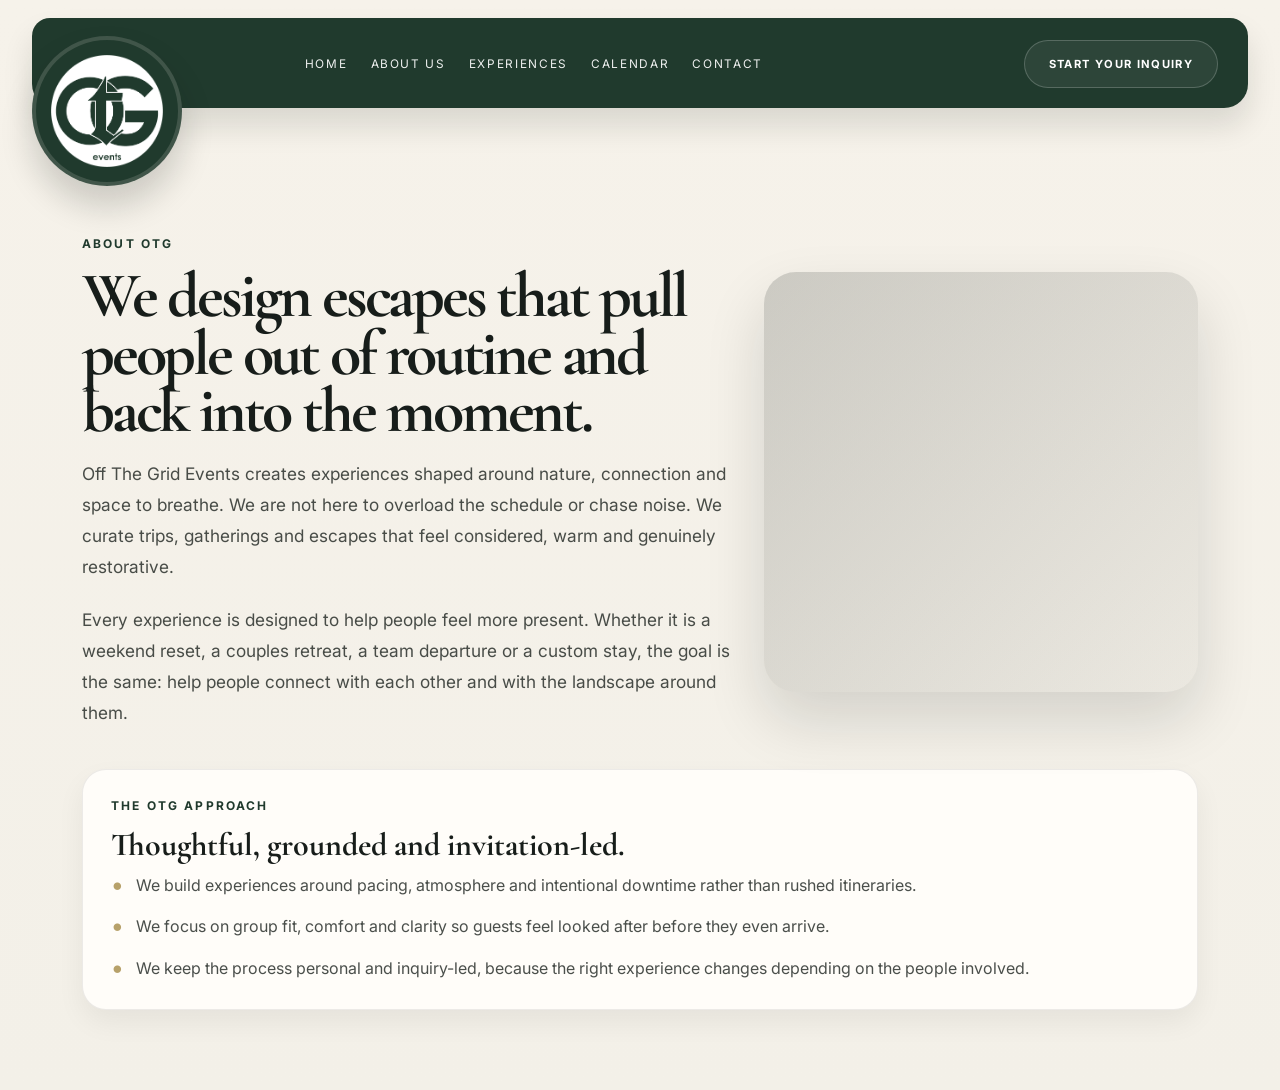
==== about-us.html @ 535e3904 "Update website" ====
<!DOCTYPE html>
<html lang="en">
  <head>
    <meta charset="UTF-8" />
    <meta name="viewport" content="width=device-width, initial-scale=1.0" />
    <title>About Us | OTG</title>
    <meta name="description" content="About Off The Grid Events and the experiences we create." />
    <link rel="preconnect" href="https://fonts.googleapis.com" />
    <link rel="preconnect" href="https://fonts.gstatic.com" crossorigin />
    <link href="https://fonts.googleapis.com/css2?family=Cormorant+Garamond:wght@400;500;600;700&family=Inter:wght@400;500;600;700;800;900&display=swap" rel="stylesheet" />
    <link rel="stylesheet" href="styles.css" />
    <style>
      body { background: #f6f2ea; }
      .page-shell {
        background: linear-gradient(180deg, #f6f2ea 0%, #f3f0e8 100%);
      }
      .page-content {
        max-width: 1180px;
        margin: 40px auto 0;
        padding: 0 32px 80px;
      }
      .story-layout {
        display: grid;
        grid-template-columns: 1.2fr 0.8fr;
        gap: 32px;
        align-items: center;
      }
      .story-visual {
        min-height: 420px;
        border-radius: 32px;
        background:
          linear-gradient(135deg, rgba(16, 23, 19, 0.18), rgba(16, 23, 19, 0.04)),
          url('https://images.unsplash.com/photo-1500530855697-b586d89ba3ee?auto=format&fit=crop&w=1200&q=80') center/cover no-repeat;
        box-shadow: 0 28px 60px rgba(16, 23, 19, 0.14);
      }
      .feature-card {
        background: #fffdf9;
        border: 1px solid rgba(16, 23, 19, 0.08);
        border-radius: 24px;
        padding: 28px;
        box-shadow: 0 12px 28px rgba(16, 23, 19, 0.06);
      }
      .feature-card h3 {
        margin: 12px 0 12px;
        font-size: clamp(2rem, 2.5vw, 3rem);
        line-height: 1;
        font-family: "Cormorant Garamond", serif;
      }
      .feature-list {
        list-style: none;
        padding: 0;
        margin: 0;
        display: grid;
        gap: 16px;
      }
      .feature-list li {
        display: flex;
        gap: 12px;
        align-items: flex-start;
        color: rgba(23, 29, 26, 0.78);
        line-height: 1.6;
      }
      .feature-list li::before {
        content: "•";
        color: #b7a16a;
        font-size: 1.5rem;
        line-height: 1;
      }
      @media (max-width: 780px) {
        .story-layout { grid-template-columns: 1fr; }
      }
    </style>
  </head>
  <body>
    <div class="page-shell">
      <header class="topbar">
        <div class="header-inner">
          <nav class="site-nav" aria-label="Main navigation">
            <a href="./index.html#home">Home</a>
            <a href="./about-us.html">About Us</a>
            <a href="./experiences.html">Experiences</a>
            <a href="./calendar.html">Calendar</a>
            <a href="./contact.html">Contact</a>
          </nav>
          <a class="button button-ghost header-button" href="./contact.html">Start your inquiry</a>
        </div>
        <div class="brand" aria-label="Off The Grid Events logo">
          <img class="brand-logo" src="logos/otg white.png" alt="Off The Grid Events logo" />
        </div>
      </header>

      <main class="page-content">
        <section class="story-layout" aria-labelledby="about-title">
          <div>
            <p class="kicker">About OTG</p>
            <h1 id="about-title" style="margin: 0 0 18px; font-family: 'Cormorant Garamond', serif; font-size: clamp(3rem, 5vw, 5rem); line-height: 0.9; letter-spacing: -0.05em; color: #171d1a;">We design escapes that pull people out of routine and back into the moment.</h1>
            <p style="margin: 0 0 22px; font-size: 1.08rem; line-height: 1.8; color: rgba(23,29,26,0.78);">
              Off The Grid Events creates experiences shaped around nature, connection and space to breathe. We are not here to overload the schedule or chase noise. We curate trips, gatherings and escapes that feel considered, warm and genuinely restorative.
            </p>
            <p style="margin: 0; font-size: 1.08rem; line-height: 1.8; color: rgba(23,29,26,0.78);">
              Every experience is designed to help people feel more present. Whether it is a weekend reset, a couples retreat, a team departure or a custom stay, the goal is the same: help people connect with each other and with the landscape around them.
            </p>
          </div>
          <div class="story-visual" role="img" aria-label="Outdoor wilderness landscape with a travel escape atmosphere"></div>
        </section>

        <section class="feature-card" style="margin-top: 40px;">
          <p class="kicker">The OTG approach</p>
          <h3>Thoughtful, grounded and invitation-led.</h3>
          <ul class="feature-list">
            <li>We build experiences around pacing, atmosphere and intentional downtime rather than rushed itineraries.</li>
            <li>We focus on group fit, comfort and clarity so guests feel looked after before they even arrive.</li>
            <li>We keep the process personal and inquiry-led, because the right experience changes depending on the people involved.</li>
          </ul>
        </section>
      </main>
    </div>
  </body>
</html>
---- styles.css ----
:root {
  --forest-primary: #203A2D;
  --forest-secondary: #18241D;
  --obsidian: #101713;
  --ivory: #F3F0E8;
  --ivory-deep: #e7e1d4;
  --brass: #B7A16A;
  --gold: #B7A16A;
  --text: #171d1a;
  --text-soft: rgba(23, 29, 26, 0.74);
  --white: #ffffff;
  --max-width: 1280px;
}

* {
  box-sizing: border-box;
}

html {
  scroll-behavior: smooth;
}

section[id],
[id] {
  scroll-margin-top: 110px;
}

body {
  margin: 0;
  overflow-x: hidden;
  background: var(--ivory);
  color: var(--text);
  font-family: "Inter", sans-serif;
}

img {
  max-width: 100%;
  display: block;
}

button,
a {
  font: inherit;
}

.page-shell {
  min-height: 100vh;
  background:
    radial-gradient(circle at top left, rgba(183, 161, 106, 0.12), transparent 28%),
    linear-gradient(180deg, #f6f2ea 0%, var(--ivory) 100%);
}

.topbar {
  position: relative;
  z-index: 20;
  max-width: var(--max-width);
  margin: 0 auto;
  padding: 18px 32px 10px;
}

.header-inner {
  display: flex;
  align-items: center;
  justify-content: space-between;
  gap: 18px;
  padding: 22px 30px 20px;
  background: var(--forest-primary);
  border-radius: 18px 18px 24px 24px;
  box-shadow: 0 18px 30px rgba(16, 23, 19, 0.12);
  position: relative;
  z-index: 1;
}

.brand {
  position: relative;
  display: inline-flex;
  align-items: center;
  justify-content: center;
  width: 150px;
  height: 150px;
  margin: -72px 0 0;
  padding: 14px;
  border-radius: 50%;
  background: var(--forest-primary);
  box-shadow: 0 20px 32px rgba(16, 23, 19, 0.18);
  flex-shrink: 0;
  z-index: 4;
  border: 4px solid rgba(243, 240, 232, 0.15);
}

.brand-logo {
  display: block;
  width: 100%;
  max-width: 112px;
  height: auto;
  object-fit: contain;
  filter: brightness(1.05);
}

.site-nav {
  display: flex;
  align-items: center;
  justify-content: center;
  gap: clamp(14px, 1.8vw, 28px);
  font-size: 0.74rem;
  letter-spacing: 0.14em;
  text-transform: uppercase;
  flex-wrap: wrap;
  flex: 1;
}

.site-nav a {
  color: var(--white);
  text-decoration: none;
  position: relative;
  opacity: 0.92;
}

.site-nav a::after {
  content: "";
  position: absolute;
  left: 0;
  bottom: -8px;
  height: 1px;
  width: 100%;
  background: var(--gold);
  transform: scaleX(0);
  transform-origin: left center;
  transition: transform 0.25s ease;
}

.site-nav a:hover::after,
.site-nav a:focus-visible::after {
  transform: scaleX(1);
}

.button {
  display: inline-flex;
  align-items: center;
  justify-content: center;
  min-height: 48px;
  padding: 0 24px;
  border-radius: 26px;
  text-decoration: none;
  text-transform: uppercase;
  letter-spacing: 0.12em;
  font-size: 0.7rem;
  font-weight: 700;
  transition: transform 0.25s ease, box-shadow 0.25s ease;
  white-space: nowrap;
}

.button:hover,
.button:focus-visible {
  transform: translateY(-1px);
}

.button-primary {
  background: linear-gradient(135deg, var(--brass) 0%, #c7b07a 100%);
  color: var(--obsidian);
  box-shadow: 0 14px 26px rgba(183, 161, 106, 0.28);
}

.button-secondary,
.button-ghost {
  border: 1px solid rgba(255, 255, 255, 0.2);
  color: var(--white);
  background: rgba(255, 255, 255, 0.06);
}

.header-button {
  margin-left: auto;
}

.homepage {
  width: 100%;
}

.hero {
  max-width: var(--max-width);
  margin: 0 auto;
  min-height: 760px;
  padding: 48px 32px 80px;
  display: grid;
  grid-template-columns: minmax(0, 1.04fr) minmax(320px, 0.96fr);
  align-items: center;
  gap: clamp(28px, 4vw, 56px);
}

.hero-copy {
  padding-right: 12px;
  max-width: 620px;
}

.eyebrow,
.kicker {
  margin: 0 0 16px;
  font-size: 0.75rem;
  font-weight: 700;
  letter-spacing: 0.18em;
  text-transform: uppercase;
  color: var(--forest-primary);
}

.hero h1 {
  margin: 0;
  max-width: 620px;
  font-family: "Cormorant Garamond", serif;
  font-size: clamp(3.2rem, 4.4vw, 6.1rem);
  line-height: 0.82;
  font-weight: 600;
  letter-spacing: -0.05em;
  color: var(--text);
  word-break: normal;
}

.lede {
  max-width: 520px;
  margin: 24px 0 0;
  font-size: 1.08rem;
  line-height: 1.7;
  color: var(--text-soft);
}

.hero-actions {
  display: flex;
  flex-wrap: wrap;
  gap: 16px;
  margin-top: 32px;
}

.hero-visual {
  position: relative;
  min-height: 620px;
  display: flex;
  align-items: center;
  justify-content: center;
  padding: 12px 0 0;
}

.hero-stage {
  position: relative;
  width: min(100%, 660px);
  min-height: 680px;
  display: flex;
  align-items: center;
  justify-content: center;
  border-radius: 42px;
}

.hero-photo-main {
  position: relative;
  width: min(100%, 610px);
  height: min(72vw, 660px);
  max-height: 660px;
  background-image: url("https://images.unsplash.com/photo-1500530855697-b586d89ba3ee?auto=format&fit=crop&w=1200&q=80");
  background-size: cover;
  background-position: center center;
  box-shadow: 0 42px 72px rgba(10, 20, 18, 0.18);
  clip-path: polygon(50% 0%, 100% 14%, 100% 78%, 52% 100%, 0% 78%, 0% 14%);
  overflow: hidden;
  border-radius: 30px;
}

.hero-photo-mini {
  position: absolute;
  right: -6px;
  bottom: 68px;
  width: min(42%, 250px);
  height: 220px;
  border: 4px solid rgba(243, 240, 232, 0.9);
  border-radius: 22px 28px 20px 24px;
  box-shadow: 0 20px 34px rgba(10, 20, 18, 0.2);
  background-image: url("https://images.unsplash.com/photo-1527631746610-bca00a040d60?auto=format&fit=crop&w=900&q=80");
  background-size: cover;
  background-position: center center;
  transform: rotate(7deg);
}

.hero-camping-svg {
  position: absolute;
  left: 42px;
  bottom: 34px;
  width: 260px;
  height: auto;
  color: var(--forest-primary);
  opacity: 0.92;
  transform: translateX(-8px);
  filter: drop-shadow(0 8px 16px rgba(16, 23, 19, 0.12));
}

.caption-card {
  position: absolute;
  right: 22px;
  bottom: 14px;
  max-width: 250px;
  background: rgba(243, 240, 232, 0.94);
  border: 1px solid rgba(17, 22, 20, 0.08);
  -webkit-backdrop-filter: blur(8px);
  backdrop-filter: blur(8px);
  box-shadow: 0 26px 40px rgba(16, 21, 20, 0.12);
  padding: 16px 18px 14px;
  border-radius: 18px;
  z-index: 2;
}

.caption-card span {
  display: block;
  font-size: 0.62rem;
  letter-spacing: 0.14em;
  text-transform: uppercase;
  color: rgba(17, 22, 20, 0.7);
}

.caption-card strong {
  display: block;
  margin-top: 8px;
  font-size: 1.08rem;
  line-height: 1.35;
  font-weight: 700;
  color: var(--text);
}

.caption-card small {
  display: block;
  margin-top: 6px;
  color: rgba(23, 29, 26, 0.7);
  font-size: 0.7rem;
  line-height: 1.5;
  letter-spacing: 0.04em;
}

.stats-band,
.events-marketplace,
.discovery,
.experience-showcase,
.gallery,
.inquiry {
  width: min(var(--max-width), calc(100% - 64px));
  margin: 0 auto;
}

.events-marketplace {
  margin-top: 18px;
  padding: 32px 22px 36px;
  background: linear-gradient(180deg, rgba(20, 33, 27, 0.96), rgba(17, 21, 19, 1));
  border-radius: 28px;
  color: var(--white);
}

.events-header {
  display: flex;
  align-items: end;
  justify-content: space-between;
  gap: 18px;
  margin-bottom: 20px;
  flex-wrap: wrap;
}

.events-header h2 {
  margin: 0;
  font-family: "Cormorant Garamond", serif;
  font-size: clamp(2.1rem, 2.7vw, 3rem);
  line-height: 0.96;
  letter-spacing: -0.04em;
  color: var(--white);
}

.event-filters {
  display: flex;
  flex-wrap: wrap;
  gap: 10px;
}

.filter-chip {
  border: 1px solid rgba(243, 240, 232, 0.28);
  background: transparent;
  color: rgba(243, 240, 232, 0.8);
  border-radius: 999px;
  padding: 9px 16px;
  font-size: 0.66rem;
  letter-spacing: 0.12em;
  text-transform: uppercase;
  cursor: pointer;
  transition: 0.25s ease;
}

.filter-chip.is-active {
  background: rgba(183, 161, 106, 0.18);
  border-color: rgba(183, 161, 106, 0.5);
  color: var(--white);
}

.events-grid {
  display: grid;
  grid-template-columns: repeat(3, minmax(0, 1fr));
  gap: 22px;
}

.event-card {
  overflow: hidden;
  border-radius: 22px;
  background: rgba(255, 255, 255, 0.03);
  border: 1px solid rgba(243, 240, 232, 0.12);
  box-shadow: 0 20px 38px rgba(4, 8, 7, 0.2);
}

.event-image-wrap {
  position: relative;
  height: 245px;
}

.event-image-wrap img {
  width: 100%;
  height: 100%;
  object-fit: cover;
  display: block;
}

.event-status {
  position: absolute;
  left: 16px;
  top: 16px;
  display: inline-flex;
  align-items: center;
  padding: 8px 12px;
  border-radius: 999px;
  background: rgba(18, 25, 22, 0.72);
  border: 1px solid rgba(243, 240, 232, 0.2);
  color: var(--white);
  font-size: 0.64rem;
  letter-spacing: 0.12em;
  text-transform: uppercase;
}

.event-details {
  padding: 16px 16px 18px;
}

.event-topline {
  display: flex;
  align-items: center;
  justify-content: space-between;
  gap: 12px;
  margin-bottom: 8px;
}

.event-category,
.event-price {
  display: inline-flex;
  color: rgba(243, 240, 232, 0.8);
  font-size: 0.64rem;
  letter-spacing: 0.12em;
  text-transform: uppercase;
}

.event-price {
  color: var(--brass);
}

.event-details h3 {
  margin: 0;
  font-family: "Cormorant Garamond", serif;
  font-size: clamp(1.7rem, 2vw, 2.4rem);
  line-height: 0.98;
  letter-spacing: -0.04em;
  color: var(--white);
}

.event-meta {
  margin: 6px 0 0;
  color: rgba(243, 240, 232, 0.76);
  font-size: 0.8rem;
  line-height: 1.4;
}

.event-description {
  margin: 10px 0 0;
  color: rgba(243, 240, 232, 0.78);
  font-size: 0.88rem;
  line-height: 1.6;
}

.event-footer {
  display: flex;
  align-items: center;
  justify-content: space-between;
  gap: 12px;
  margin-top: 14px;
}

.event-availability {
  display: block;
  color: rgba(243, 240, 232, 0.8);
  font-size: 0.72rem;
  line-height: 1.5;
  letter-spacing: 0.08em;
  text-transform: uppercase;
}

.event-cta {
  min-width: 146px;
}

.stats-band {
  background: linear-gradient(180deg, rgba(17, 27, 22, 0.98), rgba(12, 18, 15, 1));
  border-radius: 28px;
  padding: 52px 28px 62px;
  margin-top: 18px;
  overflow: hidden;
}

.booking-modal {
  position: fixed;
  inset: 0;
  display: none;
  z-index: 30;
  align-items: center;
  justify-content: center;
  padding: 20px;
}

.booking-modal.is-open {
  display: flex;
}

.booking-modal-backdrop {
  position: absolute;
  inset: 0;
  background: rgba(9, 13, 12, 0.68);
  -webkit-backdrop-filter: blur(6px);
  backdrop-filter: blur(6px);
}

.booking-modal-panel {
  position: relative;
  z-index: 1;
  width: min(1100px, 100%);
  max-height: 88vh;
  overflow-y: auto;
  background: #f5f2ea;
  border-radius: 26px;
  padding: 30px;
  box-shadow: 0 26px 90px rgba(9, 13, 12, 0.26);
}

.modal-close {
  position: absolute;
  right: 18px;
  top: 16px;
  width: 36px;
  height: 36px;
  display: grid;
  place-items: center;
  border: 1px solid rgba(17, 22, 20, 0.12);
  background: transparent;
  border-radius: 50%;
  color: var(--text);
  font-size: 1.5rem;
  cursor: pointer;
}

.modal-body {
  color: var(--text);
}

.modal-header {
  padding-right: 46px;
  margin-bottom: 18px;
}

.kicker-modal {
  margin-bottom: 10px;
}

.modal-header h2 {
  margin: 0;
  font-family: "Cormorant Garamond", serif;
  font-size: clamp(2.4rem, 3vw, 3.4rem);
  line-height: 0.96;
  letter-spacing: -0.04em;
  color: var(--text);
}

.modal-status {
  display: inline-block;
  margin-top: 12px;
  color: var(--forest-primary);
  font-size: 0.72rem;
  letter-spacing: 0.12em;
  text-transform: uppercase;
}

.modal-hero {
  height: 280px;
  overflow: hidden;
  border-radius: 22px;
  margin-bottom: 22px;
}

.modal-hero img {
  width: 100%;
  height: 100%;
  object-fit: cover;
}

.modal-meta-grid {
  display: grid;
  grid-template-columns: repeat(4, minmax(0, 1fr));
  gap: 16px;
  margin-bottom: 22px;
}

.modal-meta-grid div {
  padding: 16px 18px;
  border-radius: 18px;
  background: rgba(16, 23, 19, 0.02);
  border: 1px solid rgba(17, 22, 20, 0.08);
}

.meta-label {
  display: block;
  font-size: 0.64rem;
  letter-spacing: 0.12em;
  text-transform: uppercase;
  color: rgba(23, 29, 26, 0.64);
  margin-bottom: 8px;
}

.modal-meta-grid strong {
  font-size: 1rem;
  line-height: 1.5;
  color: var(--text);
}

.modal-section {
  margin-bottom: 22px;
}

.modal-section h3 {
  margin: 0 0 10px;
  font-size: 0.74rem;
  letter-spacing: 0.14em;
  text-transform: uppercase;
  color: var(--forest-primary);
}

.modal-section p,
.detail-list {
  margin: 0;
  color: rgba(23, 29, 26, 0.82);
  line-height: 1.8;
}

.detail-list {
  padding-left: 18px;
}

.booking-form-wrap {
  margin-top: 20px;
}

.booking-alert {
  margin-bottom: 18px;
  padding: 16px 18px;
  border-radius: 18px;
  background: rgba(183, 161, 106, 0.12);
  color: var(--text);
  line-height: 1.7;
}

#booking-form {
  display: grid;
  gap: 16px;
}

.field-grid {
  display: grid;
  grid-template-columns: repeat(2, minmax(0, 1fr));
  gap: 16px;
}

label {
  display: grid;
  gap: 8px;
  color: var(--text);
  font-size: 0.76rem;
  letter-spacing: 0.08em;
  text-transform: uppercase;
}

.field-error {
  min-height: 16px;
  font-size: 0.66rem;
  line-height: 1.4;
  letter-spacing: 0.04em;
  text-transform: none;
  color: #a33b2d;
}

input,
textarea,
select {
  width: 100%;
  border: 1px solid rgba(17, 22, 20, 0.12);
  border-radius: 14px;
  padding: 12px 14px;
  background: rgba(255, 255, 255, 0.34);
  color: var(--text);
  font: inherit;
}

input:focus,
textarea:focus,
select:focus {
  outline: 2px solid rgba(183, 161, 106, 0.38);
  border-color: rgba(183, 161, 106, 0.52);
}

.checkbox-row {
  display: flex;
  align-items: flex-start;
  gap: 10px;
  margin-top: 4px;
}

.checkbox-row input {
  width: 18px;
  height: 18px;
  margin-top: 2px;
}

.checkbox-row label {
  display: flex;
  gap: 10px;
  text-transform: none;
  letter-spacing: normal;
  color: rgba(23, 29, 26, 0.82);
}

.booking-review {
  border-radius: 16px;
  background: rgba(16, 23, 19, 0.02);
  border: 1px solid rgba(17, 22, 20, 0.08);
  padding: 18px;
  line-height: 1.8;
}

.booking-review strong {
  display: block;
  margin-bottom: 8px;
  font-size: 0.72rem;
  letter-spacing: 0.12em;
  text-transform: uppercase;
  color: var(--forest-primary);
}

.booking-review p {
  margin: 0;
  color: rgba(23, 29, 26, 0.82);
}

.modal-actions {
  display: flex;
  flex-wrap: wrap;
  gap: 12px;
  margin-top: 8px;
}

.booking-success {
  padding: 22px;
  border-radius: 18px;
  background: rgba(20, 33, 27, 0.04);
  border: 1px solid rgba(17, 22, 20, 0.1);
}

.booking-success h3 {
  margin: 0 0 12px;
  font-size: 1.2rem;
  color: var(--text);
}

.booking-success p {
  margin: 8px 0;
  line-height: 1.7;
  color: rgba(23, 29, 26, 0.82);
}

@media (max-width: 980px) {
  .events-grid {
    grid-template-columns: repeat(2, minmax(0, 1fr));
  }

  .modal-meta-grid {
    grid-template-columns: repeat(2, minmax(0, 1fr));
  }
}

@media (max-width: 620px) {
  .events-marketplace {
    width: min(var(--max-width), calc(100% - 28px));
    padding-left: 18px;
    padding-right: 18px;
  }

  .events-grid {
    grid-template-columns: 1fr;
  }

  .event-footer {
    flex-direction: column;
    align-items: flex-start;
  }

  .field-grid,
  .modal-meta-grid {
    grid-template-columns: 1fr;
  }

  .booking-modal-panel {
    padding: 26px 18px 20px;
  }
}

.stats-header {
  max-width: 760px;
  margin: 0 auto 28px;
  text-align: center;
}

.kicker-light {
  color: rgba(243, 240, 232, 0.72);
}

.stats-header h2 {
  margin: 0;
  font-family: "Cormorant Garamond", serif;
  font-size: clamp(2.6rem, 3.5vw, 4rem);
  line-height: 0.96;
  letter-spacing: -0.04em;
  color: var(--white);
}

.stats-grid {
  display: grid;
  grid-template-columns: repeat(4, minmax(0, 1fr));
  gap: clamp(18px, 3vw, 34px);
  align-items: center;
  justify-items: center;
}

.stat-item {
  position: relative;
  width: min(100%, 220px);
  aspect-ratio: 1;
  display: grid;
  place-items: center;
}

.stat-circle {
  position: absolute;
  inset: 0;
  width: 100%;
  height: 100%;
  transform: rotate(-90deg);
  overflow: visible;
}

.stat-track,
.stat-outline,
.stat-dot {
  fill: none;
  stroke-linecap: round;
  stroke-width: 1.8;
}

.stat-track {
  stroke: rgba(243, 240, 232, 0.2);
}

.stat-outline {
  stroke: rgba(243, 240, 232, 0.88);
  stroke-dasharray: 515 515;
  stroke-dashoffset: 515;
  opacity: 0;
}

.stat-dot {
  fill: #b7a16a;
  stroke: none;
  opacity: 0;
}

.stat-item.is-visible .stat-outline {
  opacity: 1;
}

.stat-content {
  position: relative;
  z-index: 1;
  display: flex;
  flex-direction: column;
  align-items: center;
  justify-content: center;
  gap: 8px;
  width: 70%;
  max-width: 130px;
  min-height: 100%;
  text-align: center;
  padding: 16px 8px;
}

.stat-value {
  font-family: "Cormorant Garamond", serif;
  font-size: clamp(2.2rem, 2.8vw, 3.2rem);
  line-height: 0.9;
  letter-spacing: -0.05em;
  color: var(--white);
  opacity: 0;
  transition: opacity 0.45s ease 0.28s;
}

.stat-label {
  max-width: 100%;
  font-size: 0.66rem;
  letter-spacing: 0.16em;
  line-height: 1.5;
  text-transform: uppercase;
  color: rgba(243, 240, 232, 0.82);
  opacity: 0;
  transition: opacity 0.45s ease 0.38s;
  word-break: normal;
  overflow-wrap: anywhere;
}

.stat-item.is-visible .stat-value,
.stat-item.is-visible .stat-label {
  opacity: 1;
}

@media (max-width: 980px) {
  .stats-grid {
    grid-template-columns: repeat(2, minmax(0, 1fr));
    row-gap: 22px;
  }

  .stats-band {
    padding-top: 42px;
    padding-bottom: 52px;
  }
}

@media (max-width: 620px) {
  .stats-band {
    width: min(var(--max-width), calc(100% - 28px));
    padding-left: 18px;
    padding-right: 18px;
  }

  .stats-grid {
    grid-template-columns: repeat(2, minmax(0, 1fr));
    gap: 12px;
  }

  .stat-item {
    width: min(100%, 160px);
  }

  .stat-label {
    letter-spacing: 0.12em;
  }
}

@media (prefers-reduced-motion: reduce) {
  .stat-outline {
    opacity: 1;
    stroke-dasharray: 999 0;
    stroke-dashoffset: 0;
    animation: none !important;
  }

  .stat-value,
  .stat-label {
    opacity: 1;
    transition: none;
  }
}

.discovery {
  padding: 30px 0 18px;
}

.who-can-join {
  width: min(var(--max-width), calc(100% - 64px));
  margin: 42px auto 0;
  padding: 52px 28px 44px;
  border-radius: 30px;
  background: linear-gradient(180deg, rgba(22, 35, 28, 0.98), rgba(15, 22, 19, 1));
  color: var(--white);
  box-shadow: 0 32px 50px rgba(16, 23, 19, 0.12);
}

.who-can-join-header {
  max-width: 850px;
  margin: 0 auto 30px;
  text-align: left;
}

.who-can-join-header .kicker {
  color: rgba(243, 240, 232, 0.7);
  margin-bottom: 12px;
}

.who-can-join-header h2 {
  margin: 0;
  max-width: 820px;
  font-family: "Cormorant Garamond", serif;
  font-size: clamp(2.6rem, 3.3vw, 4.1rem);
  line-height: 0.96;
  letter-spacing: -0.04em;
  color: var(--white);
}

.who-can-join-grid {
  display: grid;
  grid-template-columns: minmax(0, 1.05fr) minmax(0, 1fr);
  gap: 34px;
  align-items: center;
}

.who-can-join-photo-wrap {
  position: relative;
  min-height: 420px;
  display: flex;
  align-items: center;
  justify-content: center;
}

.who-can-join-art {
  display: block;
  width: min(100%, 610px);
  height: 560px;
  max-height: 760px;
  border-radius: 24px;
  background-image: url("https://images.unsplash.com/photo-1504280390367-361c6d9f38f4?auto=format&fit=crop&w=1200&q=80");
  background-size: cover;
  background-position: center;
  box-shadow: 0 28px 54px rgba(10, 20, 18, 0.16);
  filter: saturate(0.9) contrast(1.06) brightness(1.03);
  transform: translateY(2px);
  clip-path: polygon(9% 8%, 70% 0%, 100% 18%, 98% 64%, 86% 100%, 20% 96%, 0% 74%, 2% 38%);
  overflow: hidden;
}

.camping-illustration {
  display: none;
}

.who-can-join-copy {
  display: grid;
  gap: 18px;
}

.who-can-join-copy p {
  margin: 0;
  color: rgba(243, 240, 232, 0.82);
  font-size: 1rem;
  line-height: 1.9;
}

.who-can-join-pills {
  display: flex;
  flex-wrap: wrap;
  gap: 10px 12px;
  margin-top: 10px;
}

.who-can-join-pills span {
  padding: 10px 14px;
  border-radius: 999px;
  border: 1px solid rgba(243, 240, 232, 0.2);
  background: rgba(255, 255, 255, 0.03);
  color: var(--white);
  font-size: 0.66rem;
  letter-spacing: 0.12em;
  text-transform: uppercase;
}

.section-heading {
  margin-bottom: 26px;
}

.section-heading h2,
.intro-text h2,
.inquiry-copy h2 {
  margin: 0;
  font-family: "Cormorant Garamond", serif;
  font-size: clamp(2.6rem, 3.5vw, 4rem);
  line-height: 0.96;
  letter-spacing: -0.04em;
  font-weight: 600;
  color: var(--text);
}

.section-heading-inline {
  display: flex;
  align-items: end;
  justify-content: space-between;
  gap: 18px;
  flex-wrap: wrap;
}

.discovery-grid {
  display: grid;
  grid-template-columns: repeat(4, minmax(0, 1fr));
  gap: 20px;
}

.discover-card {
  display: block;
  background: rgba(255, 255, 255, 0.3);
  border: 1px solid rgba(17, 22, 20, 0.08);
  border-radius: 22px;
  overflow: hidden;
  text-decoration: none;
  color: var(--text);
  box-shadow: 0 18px 32px rgba(10, 20, 18, 0.05);
  transition: transform 0.25s ease, box-shadow 0.25s ease;
}

.discover-card:hover,
.discover-card:focus-visible {
  transform: translateY(-3px);
  box-shadow: 0 24px 38px rgba(10, 20, 18, 0.08);
}

.discover-image {
  height: 220px;
  background-size: cover;
  background-position: center;
}

.discover-one {
  background-image: url("https://images.unsplash.com/photo-1501785888041-af3ef285b470?auto=format&fit=crop&w=900&q=80");
}

.discover-two {
  background-image: url("https://images.unsplash.com/photo-1527631746610-bca00a040d60?auto=format&fit=crop&w=900&q=80");
}

.discover-three {
  background-image: url("https://images.unsplash.com/photo-1501555088652-021faa106b9b?auto=format&fit=crop&w=900&q=80");
}

.discover-four {
  background-image: url("https://images.unsplash.com/photo-1473448912268-2022ce9509d8?auto=format&fit=crop&w=900&q=80");
}

.discover-copy {
  padding: 18px 18px 20px;
}

.discover-copy span {
  display: block;
  font-size: 0.82rem;
  letter-spacing: 0.12em;
  text-transform: uppercase;
  font-weight: 700;
  color: var(--forest-primary);
}

.discover-copy p {
  margin: 10px 0 0;
  font-size: 0.92rem;
  line-height: 1.7;
  color: rgba(23, 29, 26, 0.72);
}

.panel-ivory {
  background: var(--ivory);
  padding: 56px 32px;
  margin-top: 32px;
}

.about-otg {
  max-width: var(--max-width);
  margin: 56px auto 0;
  padding: 56px 32px;
  background: rgba(255, 255, 255, 0.26);
  border: 1px solid rgba(17, 22, 20, 0.08);
  border-radius: 28px;
  display: grid;
  grid-template-columns: minmax(0, 1.15fr) minmax(260px, 0.85fr);
  gap: 28px;
  align-items: center;
}

.about-copy h2 {
  margin: 0;
  font-family: "Cormorant Garamond", serif;
  font-size: clamp(2.7rem, 3.5vw, 4rem);
  line-height: 0.96;
  letter-spacing: -0.04em;
  color: var(--text);
}

.about-copy p {
  margin-top: 18px;
  font-size: 1.04rem;
  line-height: 1.8;
  color: var(--text-soft);
}

.about-panel {
  background: rgba(17, 22, 20, 0.96);
  color: var(--white);
  border-radius: 22px;
  padding: 26px 24px;
  box-shadow: 0 18px 34px rgba(16, 23, 19, 0.12);
}

.about-panel h3 {
  margin: 0 0 16px;
  font-size: 1.05rem;
  letter-spacing: 0.1em;
  text-transform: uppercase;
  color: var(--brass);
}

.about-panel ul {
  margin: 0;
  padding-left: 18px;
  line-height: 1.8;
  color: rgba(255, 255, 255, 0.82);
}

.philosophy {
  max-width: none;
  display: grid;
  grid-template-columns: 1.05fr 0.95fr;
  align-items: center;
  gap: 40px;
  margin-top: 56px;
  padding: 72px 32px;
}

.intro-text {
  max-width: 700px;
  margin: 0 auto;
}

.intro-text p:last-child {
  margin-top: 18px;
  font-size: 1.06rem;
  line-height: 1.8;
  color: var(--text-soft);
}

.intro-visual {
  display: flex;
  justify-content: center;
}

.intro-photo {
  width: min(100%, 520px);
  height: 620px;
  border-radius: 28px;
  background-image: url("https://images.unsplash.com/photo-1527631746610-bca00a040d60?auto=format&fit=crop&w=1200&q=80");
  background-size: cover;
  background-position: center;
  box-shadow: 0 30px 60px rgba(16, 23, 19, 0.12);
}

.policy-shell {
  max-width: 980px;
  margin: 32px auto 60px;
  padding: 24px 20px 40px;
}

.policy-page {
  background: rgba(255, 255, 255, 0.52);
  border: 1px solid rgba(17, 22, 20, 0.08);
  border-radius: 28px;
  padding: 32px clamp(20px, 4vw, 48px);
  box-shadow: 0 18px 40px rgba(16, 23, 19, 0.06);
}

.policy-intro {
  margin-bottom: 26px;
  padding-bottom: 20px;
  border-bottom: 1px solid rgba(17, 22, 20, 0.08);
}

.policy-tag {
  display: inline-flex;
  padding: 8px 14px;
  border-radius: 999px;
  background: rgba(183, 161, 106, 0.14);
  color: var(--forest-primary);
  font-size: 0.66rem;
  font-weight: 700;
  letter-spacing: 0.12em;
  text-transform: uppercase;
}

.policy-page h1 {
  margin: 18px 0 10px;
  font-family: "Cormorant Garamond", serif;
  font-size: clamp(2.5rem, 5vw, 4rem);
  line-height: 0.96;
  letter-spacing: -0.05em;
  color: var(--text);
}

.policy-page h2 {
  margin: 28px 0 10px;
  font-size: 1.2rem;
  letter-spacing: 0.08em;
  text-transform: uppercase;
  color: var(--forest-primary);
}

.policy-page p,
.policy-page li {
  color: var(--text-soft);
  line-height: 1.8;
  font-size: 1rem;
}

.policy-page ul,
.policy-page ol {
  padding-left: 22px;
}

.policy-page .approval-note {
  margin-top: 24px;
  padding: 18px 20px;
  border-left: 4px solid var(--brass);
  background: rgba(183, 161, 106, 0.08);
  border-radius: 14px;
  color: var(--text);
}

.experience-showcase {
  padding: 72px 0 48px;
}

.experience-grid {
  display: grid;
  grid-template-columns: 1.15fr 0.85fr;
  gap: 24px;
}

.feature-story {
  background: rgba(255, 255, 255, 0.26);
  border: 1px solid rgba(17, 22, 20, 0.08);
  border-radius: 26px;
  overflow: hidden;
}

.feature-photo {
  width: 100%;
  background-size: cover;
  background-position: center;
}

.feature-photo-one {
  height: 350px;
  background-image: url("https://images.unsplash.com/photo-1527631746610-bca00a040d60?auto=format&fit=crop&w=1200&q=80");
}

.feature-photo-two {
  height: 260px;
  background-image: url("https://images.unsplash.com/photo-1501555088652-021faa106b9b?auto=format&fit=crop&w=1200&q=80");
}

.feature-copy {
  padding: 24px 24px 28px;
}

.feature-copy span {
  display: block;
  font-size: 0.7rem;
  letter-spacing: 0.15em;
  text-transform: uppercase;
  color: var(--forest-primary);
  font-weight: 700;
}

.feature-copy h3 {
  margin: 10px 0 0;
  font-family: "Cormorant Garamond", serif;
  font-size: clamp(2.1rem, 2.7vw, 3.1rem);
  line-height: 0.96;
  font-weight: 600;
  letter-spacing: -0.04em;
}

.feature-copy p {
  margin: 14px 0 0;
  color: var(--text-soft);
  line-height: 1.7;
}

.compact-copy {
  padding-bottom: 0;
}

.small-story {
  display: grid;
  grid-template-rows: auto auto;
}

.panel-dark {
  background: var(--forest-secondary);
  color: var(--white);
  padding: 72px 32px 80px;
  margin-top: 36px;
}

.light-heading .kicker,
.light-heading h2 {
  color: var(--white);
}

.gallery-grid {
  display: grid;
  grid-template-columns: 1.2fr 1fr 1fr;
  grid-template-rows: 260px 260px;
  gap: 18px;
  margin-top: 26px;
}

.gallery-photo {
  border-radius: 24px;
  background-size: cover;
  background-position: center;
  box-shadow: 0 26px 50px rgba(0, 0, 0, 0.12);
}

.photo-a {
  background-image: url("https://images.unsplash.com/photo-1473448912268-2022ce9509d8?auto=format&fit=crop&w=1200&q=80");
  grid-column: 1 / 2;
  grid-row: 1 / 3;
}

.photo-b {
  background-image: url("https://images.unsplash.com/photo-1501555088652-021faa106b9b?auto=format&fit=crop&w=1200&q=80");
}

.photo-c {
  background-image: url("https://images.unsplash.com/photo-1527631746610-bca00a040d60?auto=format&fit=crop&w=1200&q=80");
}

.photo-d {
  background-image: url("https://images.unsplash.com/photo-1501785888041-af3ef285b470?auto=format&fit=crop&w=1200&q=80");
  grid-column: 2 / 4;
}

.inquiry {
  display: grid;
  grid-template-columns: 1.3fr 0.7fr;
  align-items: center;
  gap: 28px;
  padding: 70px 32px 80px;
  margin-top: 32px;
  margin-bottom: 0;
}

.inquiry-actions {
  display: flex;
  justify-content: flex-end;
  gap: 16px;
  flex-wrap: wrap;
}

.site-footer {
  background: var(--obsidian);
  color: rgba(255, 255, 255, 0.8);
  padding: 28px 32px 38px;
  text-align: center;
}

.footer-brand {
  width: 120px;
  margin: 0 auto 18px;
}

.site-footer p {
  margin: 0;
  letter-spacing: 0.14em;
  text-transform: uppercase;
  font-size: 0.72rem;
  color: rgba(255, 255, 255, 0.82);
}

.footer-links {
  display: flex;
  justify-content: center;
  gap: 20px;
  margin-top: 18px;
  flex-wrap: wrap;
}

.footer-links a {
  color: rgba(255, 255, 255, 0.8);
  text-decoration: none;
  text-transform: uppercase;
  letter-spacing: 0.12em;
  font-size: 0.68rem;
}

@media (max-width: 980px) {
  .who-can-join {
    width: min(var(--max-width), calc(100% - 36px));
    padding-left: 18px;
    padding-right: 18px;
  }

  .who-can-join-grid {
    grid-template-columns: 1fr;
  }

  .who-can-join-photo-wrap {
    min-height: 330px;
  }

  .who-can-join-art {
    width: min(100%, 540px);
  }

  .topbar {
    flex-wrap: wrap;
    justify-content: center;
    padding-top: 18px;
  }

  .site-nav {
    order: 3;
    width: 100%;
    justify-content: center;
  }

  .hero {
    grid-template-columns: 1fr;
    padding-top: 24px;
  }

  .hero-copy {
    max-width: none;
    padding-right: 0;
    text-align: center;
  }

  .lede,
  .hero h1 {
    max-width: none;
  }

  .hero-actions {
    justify-content: center;
  }

  .hero-visual {
    min-height: 520px;
  }

  .hero-photo {
    height: min(72vw, 540px);
  }

  .discovery-grid {
    grid-template-columns: repeat(2, minmax(0, 1fr));
  }

  .about-otg,
  .philosophy,
  .experience-grid,
  .inquiry {
    grid-template-columns: 1fr;
  }

  .intro-visual {
    padding-top: 8px;
  }

  .inquiry-actions {
    justify-content: flex-start;
  }
}

@media (max-width: 620px) {
  .topbar {
    gap: 12px;
  }

  .brand {
    width: 96px;
    height: 96px;
  }

  .brand-logo {
    max-width: 76px;
  }

  .site-nav {
    font-size: 0.62rem;
    letter-spacing: 0.1em;
    gap: 12px 18px;
  }

  .button {
    min-height: 44px;
    padding: 0 18px;
    letter-spacing: 0.08em;
  }

  .hero,
  .discovery,
  .experience-showcase,
  .gallery,
  .inquiry,
  .who-can-join {
    width: min(var(--max-width), calc(100% - 28px));
  }

  .hero {
    padding-left: 0;
    padding-right: 0;
    padding-bottom: 50px;
  }

  .hero h1 {
    font-size: clamp(2.7rem, 16vw, 4.8rem);
  }

  .lede {
    font-size: 0.96rem;
  }

  .caption-card {
    left: 14px;
    right: 14px;
    bottom: 14px;
    max-width: none;
  }

  .discovery-grid {
    grid-template-columns: 1fr;
  }

  .gallery-grid {
    grid-template-columns: 1fr;
    grid-template-rows: auto;
  }

  .gallery-photo,
  .photo-a,
  .photo-d {
    grid-column: auto;
    grid-row: auto;
    min-height: 220px;
  }

  .panel-ivory,
  .panel-dark {
    padding-left: 20px;
    padding-right: 20px;
  }

  .inquiry {
    padding-left: 20px;
    padding-right: 20px;
  }
}
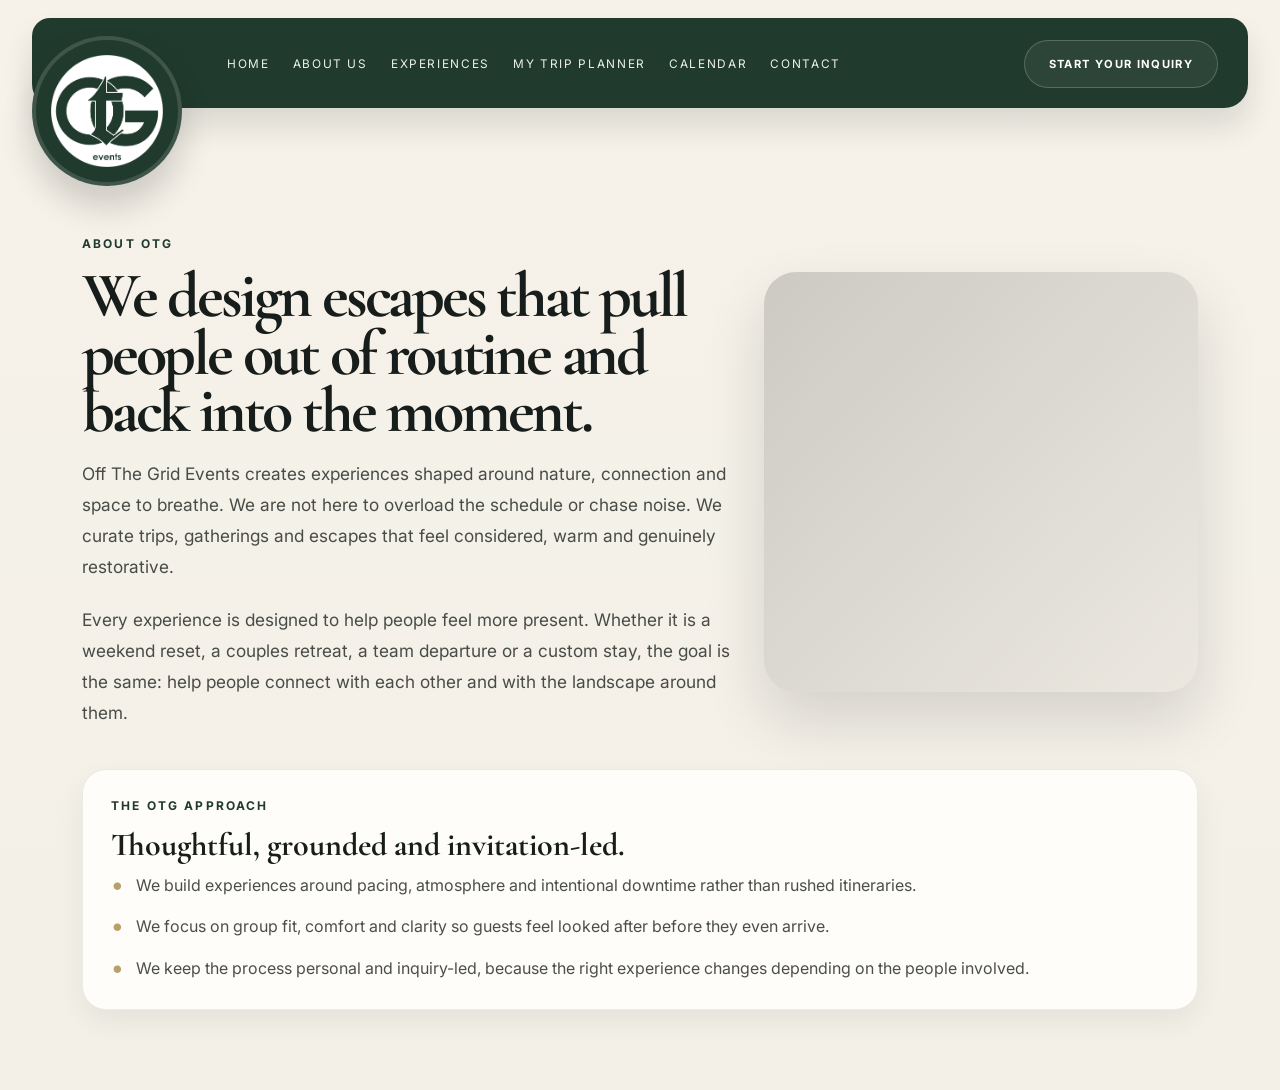
==== commit f35b3a3b: "Update website" ====
--- a/about-us.html
+++ b/about-us.html
@@ -79,6 +79,7 @@
             <a href="./index.html#home">Home</a>
             <a href="./about-us.html">About Us</a>
             <a href="./experiences.html">Experiences</a>
+            <a href="./trip-planner.html">My Trip Planner</a>
             <a href="./calendar.html">Calendar</a>
             <a href="./contact.html">Contact</a>
           </nav>
